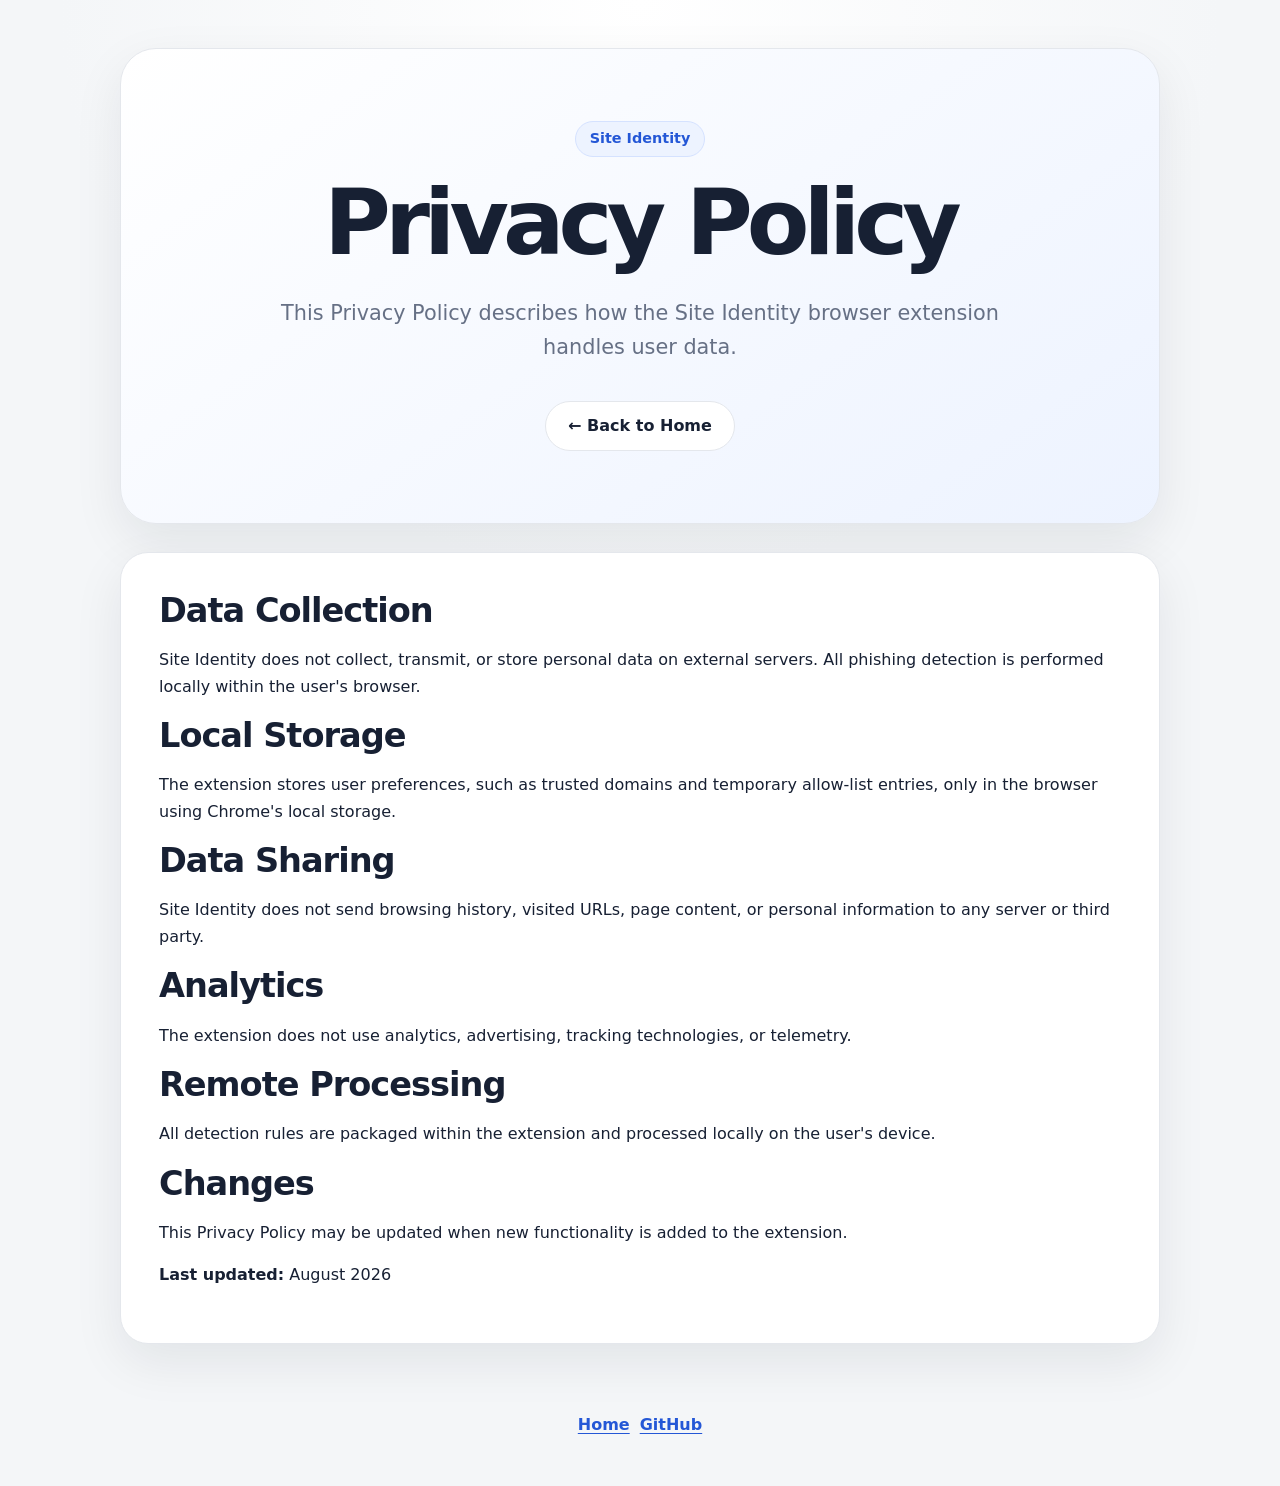
==== docs/privacy-policy.html @ 8f66bdf0 "Add files via upload" ====
<!DOCTYPE html>
<html lang="en">
<head>
<meta charset="UTF-8">
<meta name="viewport" content="width=device-width, initial-scale=1.0">
<meta name="description" content="Privacy Policy for the Site Identity Google Chrome extension.">
<title>Privacy Policy - Site Identity
</title>
<link rel="stylesheet" href="style.css">
</head>
<body>
<main class="page">
<section class="hero hero-small">
<div class="hero-badge">Site Identity
</div><h1>Privacy Policy</h1>
<p class="hero-description"> This Privacy Policy describes how the Site Identity browser extension handles user data.
</p>
<div class="hero-actions">
<a class="button button-secondary" href="index.html"> ← Back to Home</a>
</div>
</section>
<section class="card"><h2>Data Collection</h2>
<p> Site Identity does not collect, transmit, or store personal data on external servers. All phishing detection is performed locally within the user's browser.
</p><h2>Local Storage</h2>
<p> The extension stores user preferences, such as trusted domains and temporary allow-list entries, only in the browser using Chrome's local storage.
</p><h2>Data Sharing</h2>
<p> Site Identity does not send browsing history, visited URLs, page content, or personal information to any server or third party.
</p><h2>Analytics</h2>
<p> The extension does not use analytics, advertising, tracking technologies, or telemetry.
</p><h2>Remote Processing</h2>
<p> All detection rules are packaged within the extension and processed locally on the user's device.
</p><h2>Changes</h2>
<p> This Privacy Policy may be updated when new functionality is added to the extension.
</p>
<p> <strong>Last updated:</strong> August 2026
</p>
</section>
<footer class="footer">
<div class="footer-links">
<a href="index.html">Home</a>
<a href="https://github.com/tom591/site-identity" target="_blank" rel="noopener noreferrer"> GitHub</a>
</div>
</footer>
</main>
</body>
</html>
---- docs/style.css ----
:root {
	--background: #f4f6f8;
	--surface: #ffffff;
	--surface-soft: #f8fafc;
	--text: #172033;
	--text-muted: #667085;
	--border: #e4e7ec;
	--primary: #2457d6;
	--primary-hover: #1946bb;
	--primary-soft: #edf3ff;
	--warning: #9a6700;
	--warning-background: #fff8e6;
	--warning-border: #f1d58a;
	--danger-background: #fff2f2;
	--danger-border: #f2c1c1;
	--radius-large: 28px;
	--radius-medium: 20px;
	--radius-small: 14px;
	--shadow:    0 18px 50px rgba(16, 24, 40, 0.08);
	--content-width: 1040px;
}
* {
	box-sizing: border-box;
}
html {
	scroll-behavior: smooth;
}
body {
	margin: 0;
	min-width: 320px;
	font-family:    Inter,    system-ui,    -apple-system,    BlinkMacSystemFont,    "Segoe UI",    sans-serif;
	color: var(--text);
background:    radial-gradient(      circle at top,
	#ffffff 0,      var(--background) 580px    );
	line-height: 1.65;
}
img {
	display: block;
	max-width: 100%;
}
a {
	color: var(--primary);
	text-decoration-thickness: 1px;
	text-underline-offset: 3px;
}
a:hover {
	color: var(--primary-hover);
}
.page {
	width: min(    calc(100% - 32px),    var(--content-width)  );
	margin: 0 auto;
	padding: 48px 0 32px;
}
/* Hero */
.hero {
	padding: 72px 56px;
	margin-bottom: 28px;
	text-align: center;
background:    linear-gradient(      145deg,
#ffffff,
	#edf3ff    );
	border: 1px solid var(--border);
	border-radius: 36px;
	box-shadow: var(--shadow);
}
.hero-badge {
	display: inline-flex;
	align-items: center;
	min-height: 34px;
	padding: 5px 14px;
	margin-bottom: 20px;
	color: var(--primary);
	background: var(--primary-soft);
	border: 1px solid #d5e2ff;
	border-radius: 999px;
	font-size: 0.9rem;
	font-weight: 700;
}
.hero h1 {
	margin: 0;
	font-size: clamp(3rem, 8vw, 5.7rem);
	line-height: 1;
	letter-spacing: -0.065em;
}
.hero-description {
	max-width: 760px;
	margin: 28px auto 0;
	color: var(--text-muted);
	font-size: clamp(1.05rem, 2.5vw, 1.3rem);
}
.hero-actions {
	display: flex;
	flex-wrap: wrap;
	justify-content: center;
	gap: 12px;
	margin-top: 36px;
}
.button {
	display: inline-flex;
	align-items: center;
	justify-content: center;
	min-height: 48px;
	padding: 11px 22px;
	border-radius: 999px;
	font-weight: 750;
	text-decoration: none;
	transition:    transform 150ms ease,    background-color 150ms ease,    border-color 150ms ease;
}
.button:hover {
	transform: translateY(-2px);
}
.button-primary {
	color: #ffffff;
	background: var(--primary);
	border: 1px solid var(--primary);
}
.button-primary:hover {
	color: #ffffff;
	background: var(--primary-hover);
}
.button-secondary {
	color: var(--text);
	background: #ffffff;
	border: 1px solid var(--border);
}
.button-secondary:hover {
	color: var(--text);
	border-color: #bbc4d1;
}
.button-disabled {
	pointer-events: none;
	opacity: 0.65;
}
/* Karty */
.card {
	padding: 38px;
	margin-bottom: 28px;
	background: var(--surface);
	border: 1px solid var(--border);
	border-radius: var(--radius-large);
	box-shadow: var(--shadow);
}
.compact-card {
	padding-top: 30px;
	padding-bottom: 30px;
}
.warning-card {
	display: flex;
	gap: 20px;
	background: var(--warning-background);
	border-color: var(--warning-border);
}
.warning-card h2 {
	margin-top: 0;
	margin-bottom: 10px;
}
.warning-card p {
	margin-top: 8px;
	margin-bottom: 0;
	color: #6f5205;
}
.important-card {
	background: var(--danger-background);
	border-color: var(--danger-border);
}
.section-heading {
	display: flex;
	align-items: flex-start;
	gap: 16px;
	margin-bottom: 22px;
}
.section-icon {
	flex: 0 0 auto;
	font-size: 1.75rem;
	line-height: 1.3;
}
.section-label {
	margin: 0 0 2px;
	color: var(--primary);
	font-size: 1.00rem;
	font-weight: 700;
	letter-spacing: 0.08em;
}
.section-heading h2, .card > h2 {
	margin: 0;
	font-size: clamp(1.6rem, 4vw, 2.1rem);
	line-height: 1.2;
	letter-spacing: -0.03em;
}
.section-introduction {
	max-width: 850px;
	margin-top: 0;
	margin-bottom: 32px;
	color: var(--text-muted);
}
/* Uk�zky */
.media-block {
	padding: 24px;
	margin-top: 22px;
	background: var(--surface-soft);
	border: 1px solid var(--border);
	border-radius: var(--radius-medium);
}
.media-heading {
	display: flex;
	gap: 16px;
	margin-bottom: 20px;
}
.media-number {
	display: inline-flex;
	align-items: center;
	justify-content: center;
	flex: 0 0 38px;
	width: 38px;
	height: 38px;
	color: #ffffff;
	background: var(--primary);
	border-radius: 50%;
	font-size: 0.95rem;
	font-weight: 800;
}
.media-heading h3 {
	margin: 0 0 5px;
	font-size: 1.2rem;
}
.media-heading p {
	margin: 0;
	color: var(--text-muted);
}
.media-block img {
	width: 100%;
	background: #ffffff;
	border: 1px solid var(--border);
	border-radius: var(--radius-small);
}
/* Funkce */
.feature-grid {
	display: grid;
	grid-template-columns: repeat(2, minmax(0, 1fr));
	gap: 18px;
}
.feature {
	padding: 24px;
	background: var(--surface-soft);
	border: 1px solid var(--border);
	border-radius: var(--radius-medium);
}
.feature-icon {
	display: block;
	margin-bottom: 12px;
	font-size: 1.65rem;
}
.feature h3 {
	margin: 0 0 8px;
	font-size: 1.1rem;
}
.feature p {
	margin: 0;
	color: var(--text-muted);
}
/* Upozorn�n� */
.important-list {
	padding-left: 24px;
	margin-top: 0;
	margin-bottom: 0;
}
.important-list li + li {
	margin-top: 10px;
}
/* Pati�ka */
.footer {
	padding: 40px 20px 16px;
	text-align: center;
}
.footer-message {
	margin: 0;
	font-size: 1.15rem;
}
.footer-author {
	margin: 5px 0 16px;
	color: var(--text-muted);
	font-style: italic;
}
.footer-links {
	display: flex;
	flex-wrap: wrap;
	justify-content: center;
	gap: 10px;
	color: var(--text-muted);
}
.footer-links a {
	font-weight: 650;
}
/* Responzivita */
@media (max-width: 720px) {
.page {
	width: min(      calc(100% - 20px),      var(--content-width)    );
	padding-top: 18px;
}
.hero {
	padding: 52px 24px;
	border-radius: 26px;
}
.hero h1 {
	font-size: clamp(2.8rem, 15vw, 4rem);
}
.hero-actions {
	flex-direction: column;
}
.button {
	width: 100%;
}
.card {
	padding: 26px 20px;
	border-radius: 22px;
}
.warning-card {
	display: block;
}
.warning-card .section-icon {
	display: block;
	margin-bottom: 12px;
}
.feature-grid {
	grid-template-columns: 1fr;
}
.media-block {
	padding: 16px;
}
.media-heading {
	align-items: flex-start;
}
}
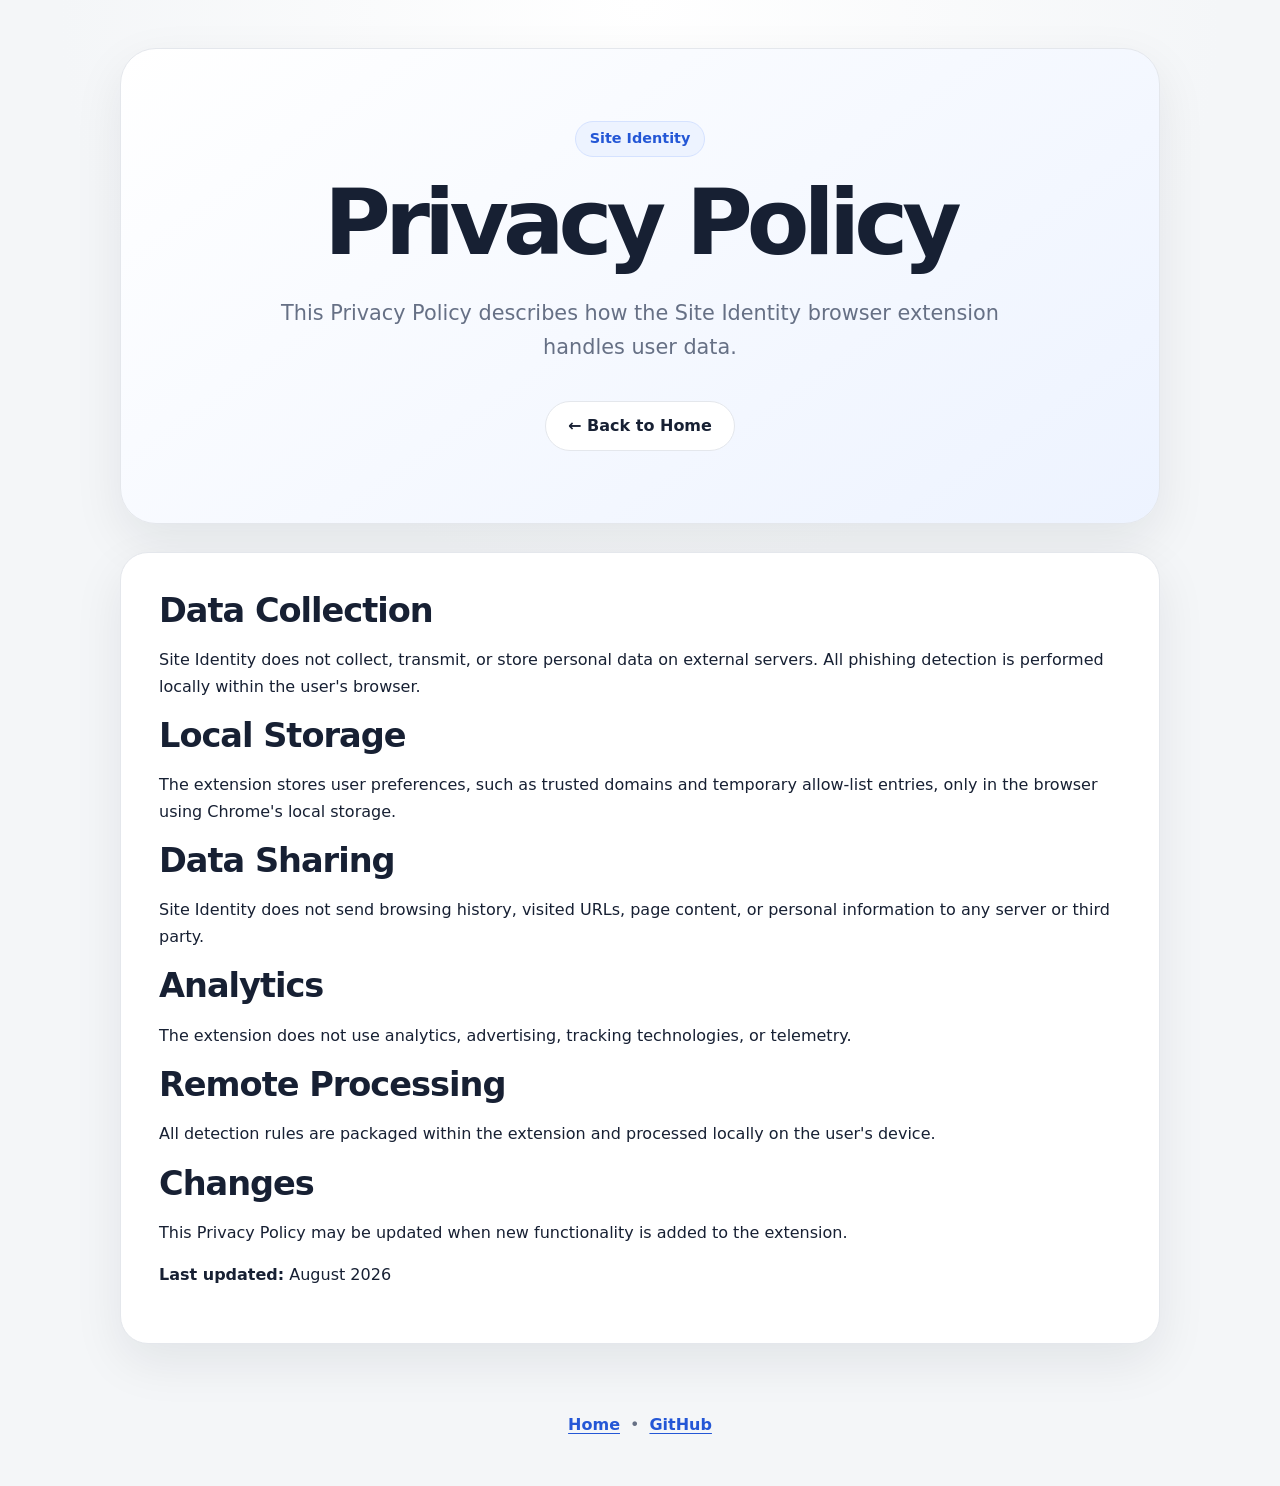
==== commit e3ea0600: "Update privacy policy document The privacy policy document has been updated to include the latest in" ====
--- a/docs/privacy-policy.html
+++ b/docs/privacy-policy.html
@@ -38,9 +38,11 @@
 <footer class="footer">
 <div class="footer-links">
 <a href="index.html">Home</a>
-<a href="https://github.com/tom591/site-identity" target="_blank" rel="noopener noreferrer"> GitHub</a>
+<span aria-hidden="true">•
+</span>
+<a href="https://github.com/tom591/site-identity" target="_blank" rel="noopener noreferrer">GitHub</a>
 </div>
 </footer>
 </main>
 </body>
-</html>+</html>
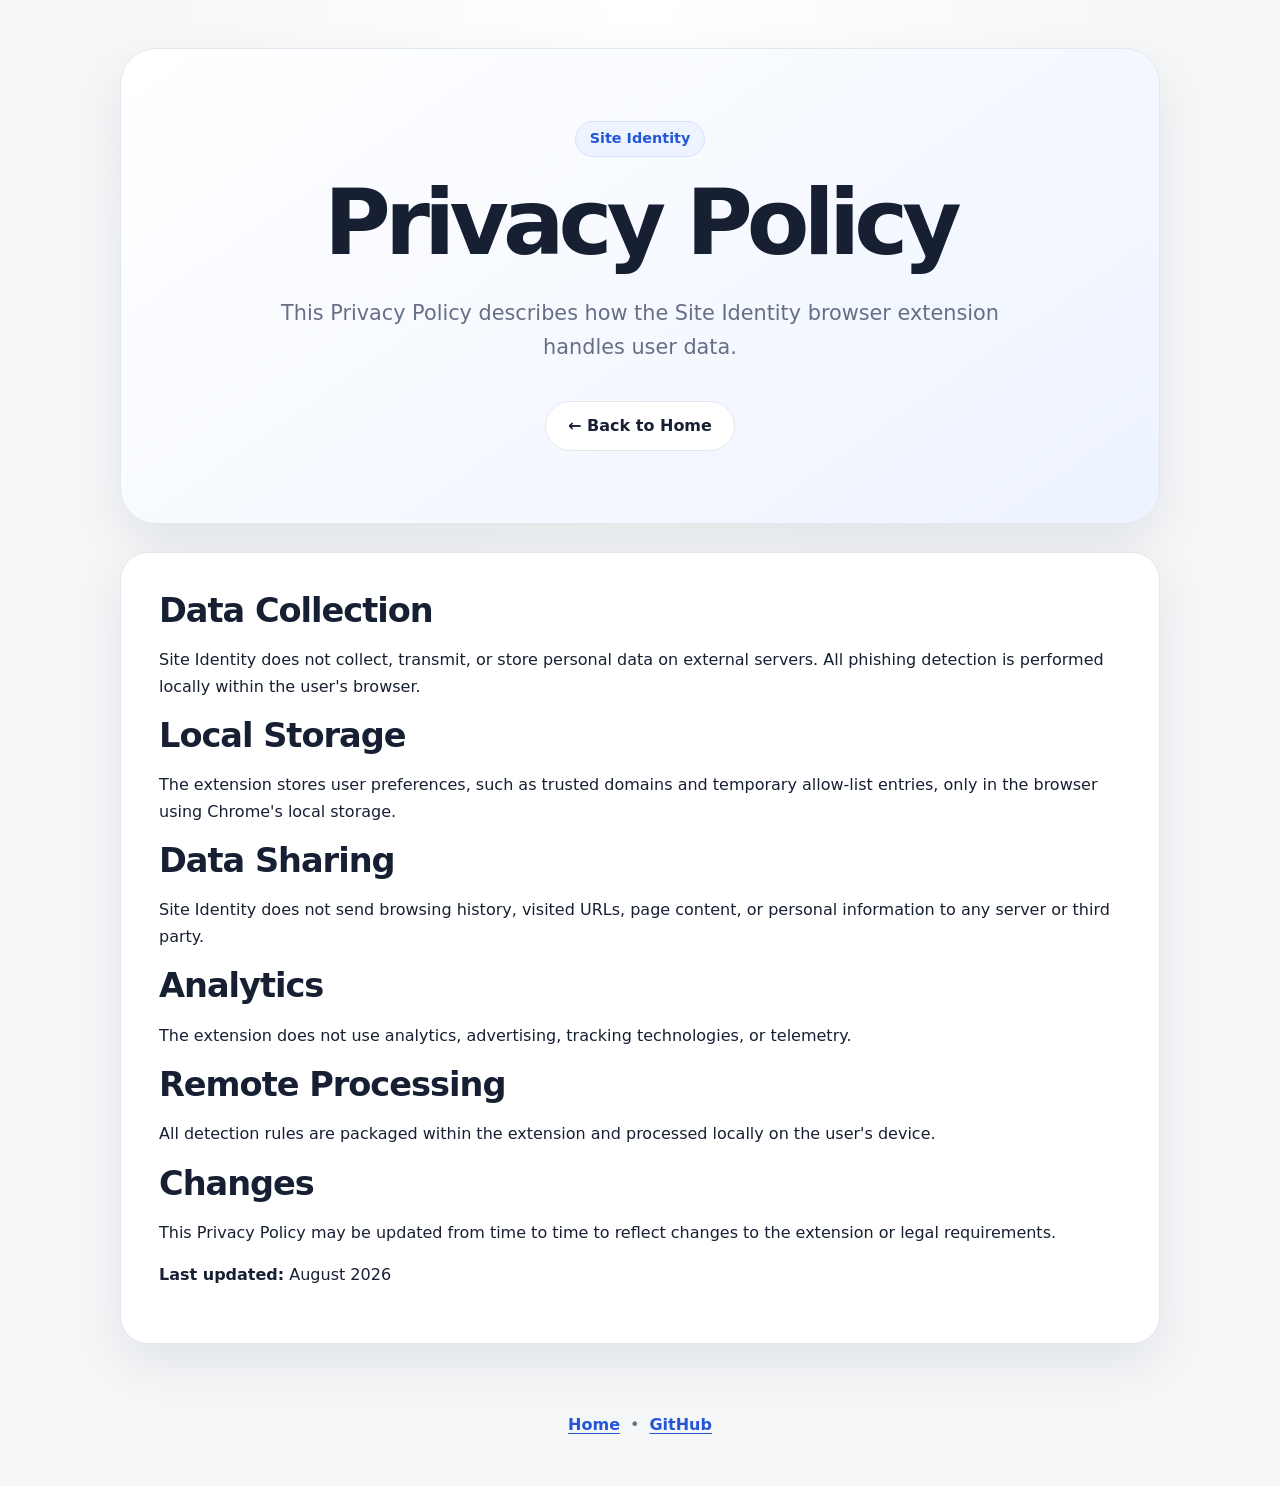
==== commit b8f547c8: "Revise privacy policy content and update date Updated the Privacy Policy to clarify data handling pr" ====
--- a/docs/privacy-policy.html
+++ b/docs/privacy-policy.html
@@ -30,7 +30,7 @@
 </p><h2>Remote Processing</h2>
 <p> All detection rules are packaged within the extension and processed locally on the user's device.
 </p><h2>Changes</h2>
-<p> This Privacy Policy may be updated when new functionality is added to the extension.
+<p>This Privacy Policy may be updated from time to time to reflect changes to the extension or legal requirements.
 </p>
 <p> <strong>Last updated:</strong> August 2026
 </p>
